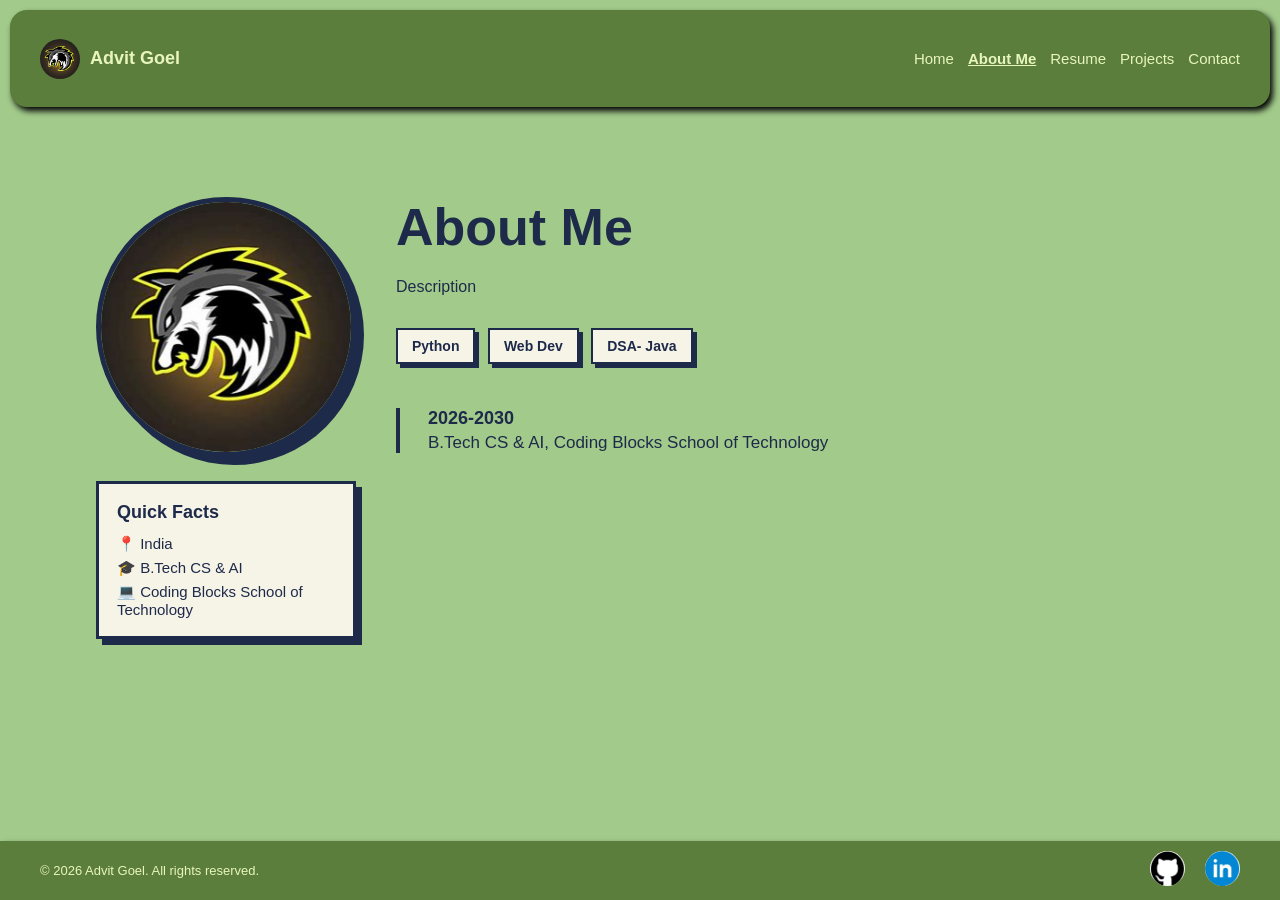
==== about.html @ b535292e "portfolio" ====
<!DOCTYPE html>
<html lang="en">
<head>
    <meta charset="UTF-8">
    <meta name="viewport" content="width=device-width, initial-scale=1.0">
    <title>Advit Goel</title>
    <link rel="stylesheet" href="./style.css">
</head>
<body>

    <header>
        <a href="index.html" id="nametag">
            <img src="avatar.png" alt="Profile Picture" id="avatarimg">
            <h3 id="name">Advit Goel</h3>
        </a>
        <div class="navlinks">
            <a href="index.html" class="headericons">Home</a>
            <a href="about.html" class="headericons"><b><u>About Me</u></b></a>
            <a href="resume.html" class="headericons">Resume</a>
            <a href="projects.html" class="headericons">Projects</a>
            <a href="contact.html" class="headericons">Contact</a>
        </div>
    </header>

    <main id="aboutboxx">
        <div id="imageboxx">
            <img src="./avatar.png" alt="Advit Goel" id="aboutimg">
            <div id="factsbox">
                <div style="font-weight:700; margin-bottom:12px; font-size:18px;">Quick Facts</div>
                <div class="facts">📍 India</div>
                <div class="facts">🎓 B.Tech CS &amp; AI</div>
                <div class="facts">💻 Coding Blocks School of Technology</div>
            </div>
        </div>

        <div class="contentdiv">
            <h1 class="headingabout">About Me</h1>
            <p class="description">Description</p>

            <div style="margin-bottom:40px;">
                <span class="skillsbox">Python</span>
                <span class="skillsbox">Web Dev</span>
                <span class="skillsbox">DSA- Java</span>
            </div>

            <div style="border-left:4px solid #1E2A4A; padding-left:28px;">
                <div style="margin-bottom:24px;">
                    <div style="font-weight:700; color:#1E2A4A; font-size:18px;">2026-2030</div>
                    <div style="font-size:17px; color:#1E2A4A; margin-top:4px;">B.Tech CS &amp; AI, Coding Blocks School of Technology</div>
                </div>
            </div>
        </div>
    </main>

    <footer class="footer">
        <span class="copyright">© 2026 Advit Goel. All rights reserved.</span>
        <div class="socials">
            <a href="https://github.com/coolgoel123">
                <img src="./github.png" alt="GitHub" width="35" height="35" style="border-radius:50%;">
            </a>
            <a href="https://linkedin.com/in/advit-goel">
                <img src="./lnkd.png" alt="LinkedIn" width="35" height="35" style="border-radius:50%;">
            </a>
        </div>
    </footer>

</body>
</html>
---- style.css ----
/* COLOR PALETTE */
/* #3F5A2C forest | #A3CC8A sage | #1E2A4A navy text | #F6F3E7 cream | #C9A24B gold */


@layer bootstrap, custom;

@layer bootstrap {
  @import url("https://cdn.jsdelivr.net/npm/bootstrap@5.3.3/dist/css/bootstrap.min.css");
}

@layer custom {
  * {
    box-sizing: border-box;
  }

  html,
  body {
    height: 100%;
    margin: 0;
  }

  body {
    background-color: #A2CB8B;
    font-family: Arial, Helvetica, sans-serif;
    display: flex;
    flex-direction: column;
    min-height: 100vh;
  }

  /* HEADER */
  header {
    background-color: #5B7E3C;
    color: #E8F5BD;
    border-radius: 17px;
    box-shadow: 3px 4px 6px black;
    display: flex;
    flex-wrap: wrap;
    align-items: center;
    justify-content: space-between;
    padding: 15px 20px;
    gap: 12px;
    margin: 10px;
  }

  #nametag {
    display: flex;
    align-items: center;
    text-decoration: none;
  }

  #avatarimg {
    width: 40px;
    height: 40px;
    border-radius: 50%;
    object-fit: cover;
    flex-shrink: 0;
  }

  #name {
    margin-left: 10px;
    font-size: 16px;
    color: #E8F5BD;
  }

  .navlinks {
    display: flex;
    flex-wrap: wrap;
    gap: 14px;
  }

  .headericons {
    color: #E8F5BD;
    text-decoration: none;
    font-size: 15px;
  }

  main {
    flex: 1 0 auto;
  }

  /* INDEX.HTML */
  #maincontent {
    position: relative;
    overflow: hidden;
    padding: 40px 20px;
  }

  #maincontent svg {
    display: none;
  }

  #headname {
    color: #1E2A4A;
    font-size: 48px;
    margin: 20px 0 0;
    line-height: 1.1;
  }

  #description {
    color: black;
    font-size: 16px;
    padding-top: 15px;
    font-weight: normal;
  }

  #checkout {
    display: inline-block;
    background: #F6F3E7;
    color: #1E2A4A;
    font-weight: 700;
    padding: 12px 18px;
    border: 3px solid #1E2A4A;
    box-shadow: 6px 6px 0 #1E2A4A;
    font-size: 15px;
    margin-top: 20px;
    cursor: pointer;
    border-radius: 2px;
  }

  #checkout:hover {
    box-shadow: 1px 1px 0 #1E2A4A;
    margin-left: 6px;
    margin-top: 25px;
  }

  /* ABOUT */
  #aboutboxx {
    padding: 40px 20px;
    display: flex;
    flex-direction: column;
    gap: 40px;
  }

  #imageboxx {
    text-align: center;
  }

  #aboutimg {
    width: 180px;
    height: 180px;
    border-radius: 50%;
    object-fit: cover;
    border: 5px solid #1E2A4A;
    box-shadow: 8px 8px 0 #1E2A4A;
    display: block;
    margin: 0 auto;
    background: #F6F3E7;
  }

  #factsbox {
    margin-top: 24px;
    background: #F6F3E7;
    border: 3px solid #1E2A4A;
    box-shadow: 6px 6px 0 #1E2A4A;
    padding: 18px;
    text-align: left;
    font-size: 15px;
    color: #1E2A4A;
  }

  .facts {
    margin-top: 6px;
  }

  .contentdiv {
    width: 100%;
  }

  .headingabout {
    margin: 0 0 16px;
    font-size: 36px;
    font-weight: 800;
    color: #1E2A4A;
  }

  .description {
    font-size: 16px;
    line-height: 1.7;
    color: #1E2A4A;
    margin: 0 0 24px;
  }

  .skillsbox {
    display: inline-block;
    background: #F6F3E7;
    color: #1E2A4A;
    border: 2px solid #1E2A4A;
    box-shadow: 4px 4px 0 #1E2A4A;
    padding: 8px 14px;
    font-weight: 600;
    font-size: 14px;
    margin: 4px 8px 4px 0;
  }

  /* CONTACT.HTML */
  .circlediv {
    padding: 40px 20px;
    text-align: center;
  }

  .contact-illustration {
    display: block;
    width: 200px;
    height: 200px;
    margin: 0 auto 24px;
  }

  #getintouch {
    margin: 0 0 24px;
    font-size: 32px;
    color: #1E2A4A;
  }

  #contact {
    display: flex;
    justify-content: center;
  }

  #contact form {
    width: 100%;
    max-width: 400px;
  }

  .inputname {
    background-color: #E8F5BD;
    box-shadow: 5px 5px 0 #1E2A4A;
    border: 3px solid #1E2A4A;
    height: 40px;
    width: 100%;
    color: black;
    border-radius: 10px;
    margin-top: 20px;
    padding: 0 10px;
    font-family: inherit;
    font-size: 14px;
    display: block;
  }

  textarea.inputname {
    height: 150px;
    padding: 10px;
    resize: vertical;
  }

  #submit {
    display: inline-block;
    background: #C9A24B;
    color: #1E2A4A;
    font-weight: 700;
    padding: 12px 18px;
    border: 3px solid #1E2A4A;
    box-shadow: 6px 6px 0 #1E2A4A;
    font-size: 15px;
    margin-top: 20px;
    cursor: pointer;
    border-radius: 10px;
  }

  #submit:hover {
    box-shadow: 1px 1px 0 #1E2A4A;
    margin-left: 6px;
    margin-top: 25px;
  }

  /* FOOTER */
  .footer {
    flex-shrink: 0;
    background-color: #5B7E3C;
    color: #E8F5BD;
    padding: 20px;
    display: flex;
    flex-direction: column;
    align-items: center;
    gap: 12px;
    box-shadow: 3px 4px 6px black;
  }

  .copyright {
    font-size: 13px;
    text-align: center;
  }

  .socials {
    display: flex;
    gap: 20px;
    align-items: center;
    justify-content: center;
  }

  /* RESPONSIVENESS */

  @media (min-width: 768px) {
    header {
      padding: 20px 30px;
    }

    #name {
      font-size: 18px;
    }

    #maincontent {
      padding: 60px 96px;
    }

    #headname {
      font-size: 96px;
      margin-top: 40px;
    }

    #description {
      font-size: 18px;
    }

    #aboutboxx {
      flex-direction: row;
      align-items: flex-start;
      padding: 80px 96px;
    }

    #imageboxx {
      flex: 0 0 260px;
    }

    #aboutimg {
      width: 260px;
      height: 260px;
    }

    .contentdiv {
      flex: 1;
      max-width: 640px;
    }

    .headingabout {
      font-size: 52px;
    }

    .footer {
      flex-direction: row;
      justify-content: space-between;
      padding: 10px 40px;
    }
  }

  /* MORE RESPONSIVENESS*/
  @media (min-width: 1024px) {
    #maincontent svg {
      display: block;
    }

    .circlediv {
      display: flex;
      align-items: center;
      justify-content: center;
      gap: 60px;
      max-width: 1100px;
      margin: 96px auto 0;
      padding: 60px 40px;
      text-align: left;
    }

    .contact-illustration {
      order: 2;
      margin: 0;
      width: 480px;
      height: 480px;
      flex-shrink: 0;
    }

    .contact-text {
      order: 1;
    }

    #contact {
      justify-content: flex-start;
    }

    .inputname {
      width: 400px;
    }
  }
}
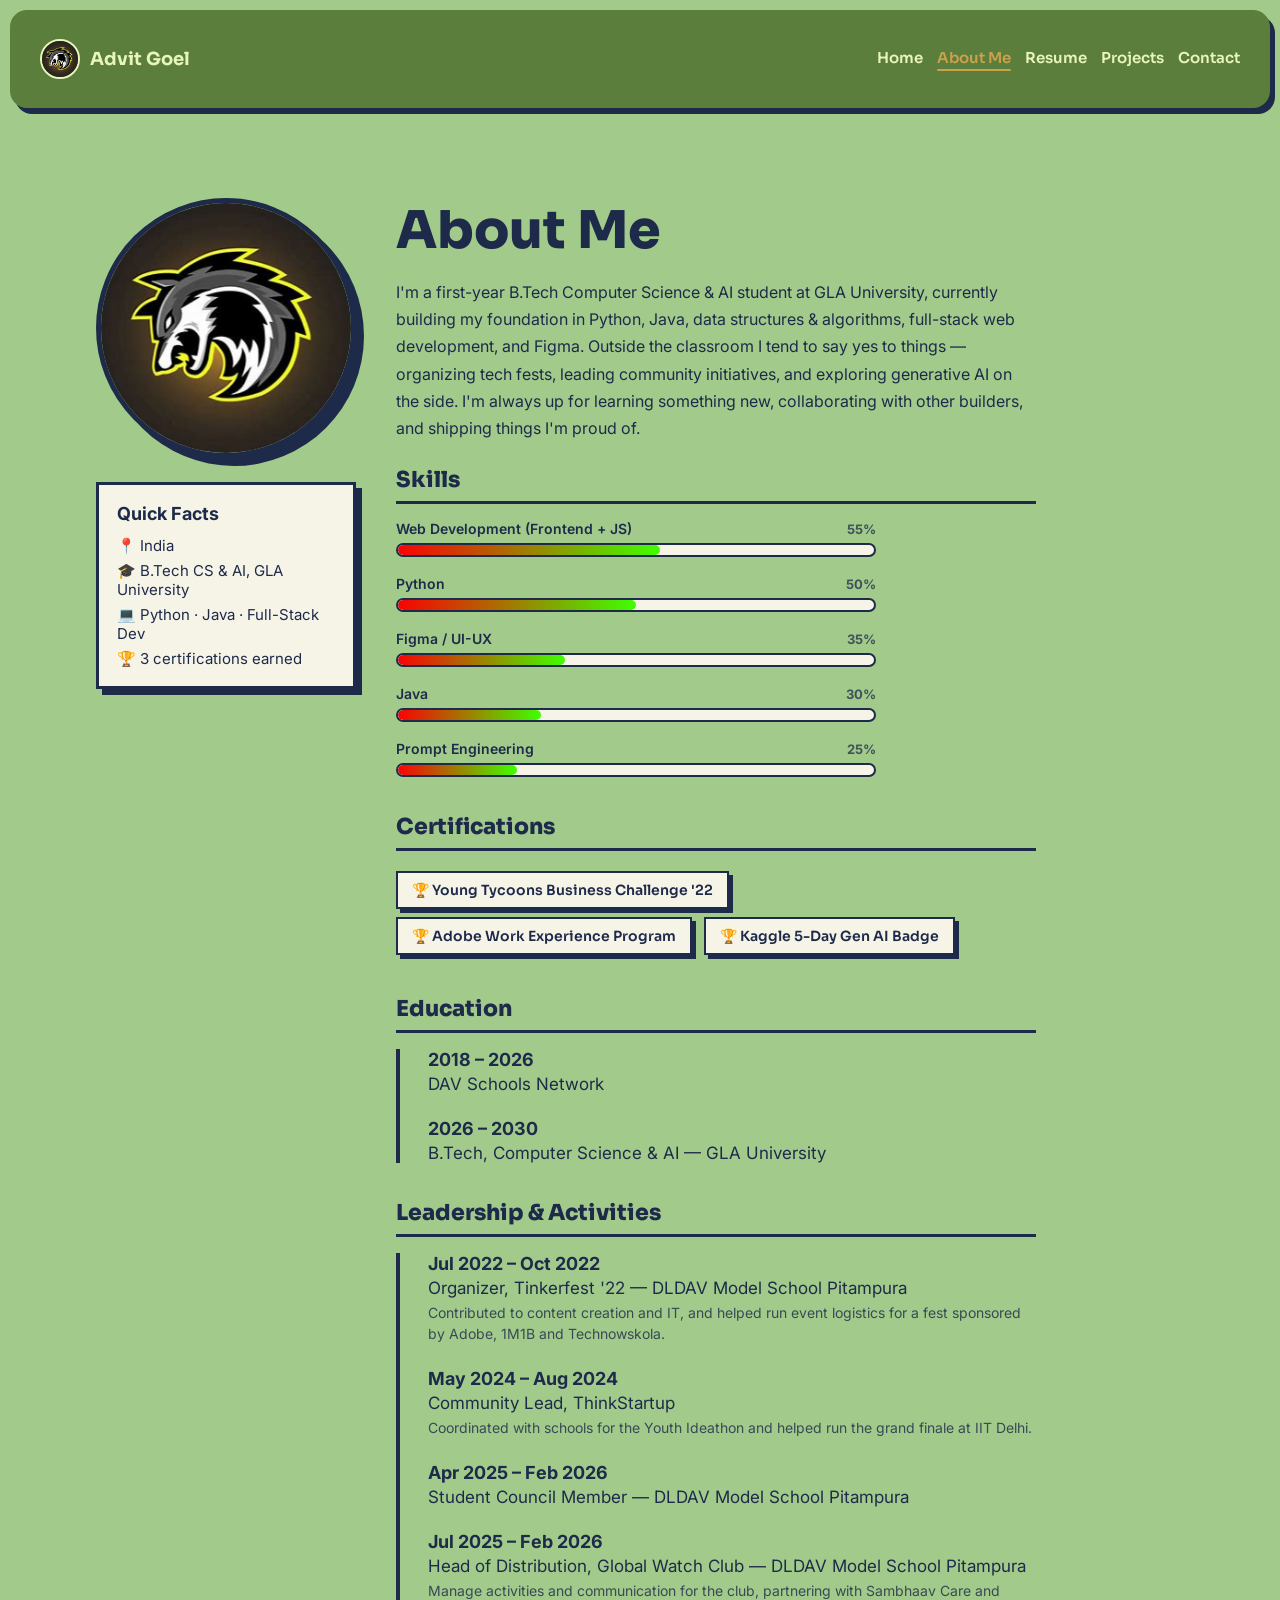
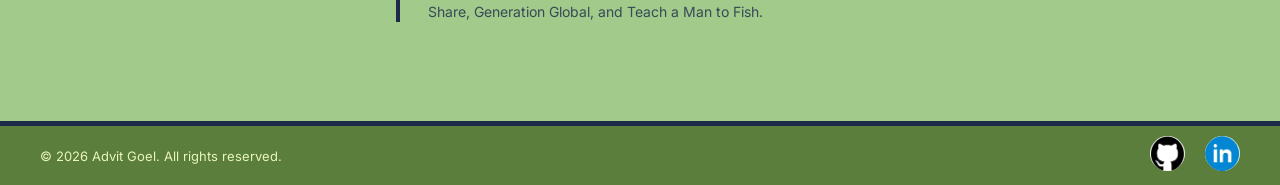
==== commit 0a4edcc0: "added js and fixed fixed frontend" ====
--- a/about.html
+++ b/about.html
@@ -4,6 +4,9 @@
     <meta charset="UTF-8">
     <meta name="viewport" content="width=device-width, initial-scale=1.0">
     <title>Advit Goel</title>
+    <link rel="preconnect" href="https://fonts.googleapis.com">
+    <link rel="preconnect" href="https://fonts.gstatic.com" crossorigin>
+    <link href="https://fonts.googleapis.com/css2?family=Sora:wght@400;600;700;800&family=Inter:wght@400;500;600&display=swap" rel="stylesheet">
     <link rel="stylesheet" href="./style.css">
 </head>
 <body>
@@ -13,9 +16,14 @@
             <img src="avatar.png" alt="Profile Picture" id="avatarimg">
             <h3 id="name">Advit Goel</h3>
         </a>
+        <button class="hamburger" id="hamburger" aria-label="Toggle navigation menu" aria-expanded="false">
+            <span></span>
+            <span></span>
+            <span></span>
+        </button>
         <div class="navlinks">
             <a href="index.html" class="headericons">Home</a>
-            <a href="about.html" class="headericons"><b><u>About Me</u></b></a>
+            <a href="about.html" class="headericons active">About Me</a>
             <a href="resume.html" class="headericons">Resume</a>
             <a href="projects.html" class="headericons">Projects</a>
             <a href="contact.html" class="headericons">Contact</a>
@@ -28,25 +36,116 @@
             <div id="factsbox">
                 <div style="font-weight:700; margin-bottom:12px; font-size:18px;">Quick Facts</div>
                 <div class="facts">📍 India</div>
-                <div class="facts">🎓 B.Tech CS &amp; AI</div>
-                <div class="facts">💻 Coding Blocks School of Technology</div>
+                <div class="facts">🎓 B.Tech CS &amp; AI, GLA University</div>
+                <div class="facts">💻 Python · Java · Full-Stack Dev</div>
+                <div class="facts">🏆 3 certifications earned</div>
             </div>
         </div>
 
         <div class="contentdiv">
             <h1 class="headingabout">About Me</h1>
-            <p class="description">Description</p>
+            <p class="description">I'm a first-year B.Tech Computer Science &amp; AI student at GLA University, currently building my foundation in Python, Java, data structures &amp; algorithms, full-stack web development, and Figma. Outside the classroom I tend to say yes to things — organizing tech fests, leading community initiatives, and exploring generative AI on the side. I'm always up for learning something new, collaborating with other builders, and shipping things I'm proud of.</p>
 
-            <div style="margin-bottom:40px;">
-                <span class="skillsbox">Python</span>
-                <span class="skillsbox">Web Dev</span>
-                <span class="skillsbox">DSA- Java</span>
+            <div class="content-section">
+                <h2 class="section-heading">Skills</h2>
+                <div class="skills-list">
+                    <div class="skill-bar">
+                        <div class="skill-bar-head">
+                            <span class="skill-name">Web Development (Frontend + JS)</span>
+                            <span class="skill-percent">55%</span>
+                        </div>
+                        <div class="skill-track" role="progressbar" aria-valuenow="55" aria-valuemin="0" aria-valuemax="100" aria-label="Web Development proficiency">
+                            <div class="skill-fill" style="--fill: 55%;"></div> <!-- EDIT THIS NUMBER TO CHANGE PROGRESS BAR -->
+                        </div>
+                    </div>
+
+                    <div class="skill-bar">
+                        <div class="skill-bar-head">
+                            <span class="skill-name">Python</span>
+                            <span class="skill-percent">50%</span>
+                        </div>
+                        <div class="skill-track" role="progressbar" aria-valuenow="50" aria-valuemin="0" aria-valuemax="100" aria-label="Python proficiency">
+                            <div class="skill-fill" style="--fill: 50%;"></div> <!-- EDIT THIS NUMBER TO CHANGE PROGRESS BAR -->
+                        </div>
+                    </div>
+
+                    <div class="skill-bar">
+                        <div class="skill-bar-head">
+                            <span class="skill-name">Figma / UI-UX</span>
+                            <span class="skill-percent">35%</span>
+                        </div>
+                        <div class="skill-track" role="progressbar" aria-valuenow="35" aria-valuemin="0" aria-valuemax="100" aria-label="Figma proficiency">
+                            <div class="skill-fill" style="--fill: 35%;"></div> <!-- EDIT THIS NUMBER TO CHANGE PROGRESS BAR -->
+                        </div>
+                    </div>
+
+                    <div class="skill-bar">
+                        <div class="skill-bar-head">
+                            <span class="skill-name">Java</span>
+                            <span class="skill-percent">30%</span>
+                        </div>
+                        <div class="skill-track" role="progressbar" aria-valuenow="30" aria-valuemin="0" aria-valuemax="100" aria-label="Java proficiency">
+                            <div class="skill-fill" style="--fill: 30%;"></div> <!-- EDIT THIS NUMBER TO CHANGE PROGRESS BAR -->
+                        </div>
+                    </div>
+
+                    <div class="skill-bar">
+                        <div class="skill-bar-head">
+                            <span class="skill-name">Prompt Engineering</span>
+                            <span class="skill-percent">25%</span>
+                        </div>
+                        <div class="skill-track" role="progressbar" aria-valuenow="25" aria-valuemin="0" aria-valuemax="100" aria-label="Prompt Engineering proficiency">
+                            <div class="skill-fill" style="--fill: 25%;"></div> <!-- EDIT THIS NUMBER TO CHANGE PROGRESS BAR -->
+                        </div>
+                    </div>
+                </div>
             </div>
 
-            <div style="border-left:4px solid #1E2A4A; padding-left:28px;">
-                <div style="margin-bottom:24px;">
-                    <div style="font-weight:700; color:#1E2A4A; font-size:18px;">2026-2030</div>
-                    <div style="font-size:17px; color:#1E2A4A; margin-top:4px;">B.Tech CS &amp; AI, Coding Blocks School of Technology</div>
+            <div class="content-section">
+                <h2 class="section-heading">Certifications</h2>
+                <div>
+                    <span class="skillsbox">🏆 Young Tycoons Business Challenge '22</span>
+                    <span class="skillsbox">🏆 Adobe Work Experience Program</span>
+                    <span class="skillsbox">🏆 Kaggle 5-Day Gen AI Badge</span>
+                </div>
+            </div>
+
+            <div class="content-section">
+                <h2 class="section-heading">Education</h2>
+                <div class="timeline">
+                    <div class="timeline-item">
+                        <div class="timeline-year">2018 – 2026</div>
+                        <div class="timeline-text">DAV Schools Network</div>
+                    </div>
+                    <div class="timeline-item">
+                        <div class="timeline-year">2026 – 2030</div>
+                        <div class="timeline-text">B.Tech, Computer Science &amp; AI — GLA University</div>
+                    </div>
+                </div>
+            </div>
+
+            <div class="content-section">
+                <h2 class="section-heading">Leadership &amp; Activities</h2>
+                <div class="timeline">
+                    <div class="timeline-item">
+                        <div class="timeline-year">Jul 2022 – Oct 2022</div>
+                        <div class="timeline-text">Organizer, Tinkerfest '22 — DLDAV Model School Pitampura</div>
+                        <div class="timeline-desc">Contributed to content creation and IT, and helped run event logistics for a fest sponsored by Adobe, 1M1B and Technowskola.</div>
+                    </div>
+                    <div class="timeline-item">
+                        <div class="timeline-year">May 2024 – Aug 2024</div>
+                        <div class="timeline-text">Community Lead, ThinkStartup</div>
+                        <div class="timeline-desc">Coordinated with schools for the Youth Ideathon and helped run the grand finale at IIT Delhi.</div>
+                    </div>
+                    <div class="timeline-item">
+                        <div class="timeline-year">Apr 2025 – Feb 2026</div>
+                        <div class="timeline-text">Student Council Member — DLDAV Model School Pitampura</div>
+                    </div>
+                    <div class="timeline-item">
+                        <div class="timeline-year">Jul 2025 – Feb 2026</div>
+                        <div class="timeline-text">Head of Distribution, Global Watch Club — DLDAV Model School Pitampura</div>
+                        <div class="timeline-desc">Manage activities and communication for the club, partnering with Sambhaav Care and Share, Generation Global, and Teach a Man to Fish.</div>
+                    </div>
                 </div>
             </div>
         </div>
@@ -55,7 +154,7 @@
     <footer class="footer">
         <span class="copyright">© 2026 Advit Goel. All rights reserved.</span>
         <div class="socials">
-            <a href="https://github.com/coolgoel123">
+            <a href="https://github.com/coolgoel1">
                 <img src="./github.png" alt="GitHub" width="35" height="35" style="border-radius:50%;">
             </a>
             <a href="https://linkedin.com/in/advit-goel">
@@ -64,5 +163,6 @@
         </div>
     </footer>
 
+    <script src="./script.js"></script>
 </body>
 </html>
--- a/style.css
+++ b/style.css
@@ -21,10 +21,23 @@
 
   body {
     background-color: #A2CB8B;
-    font-family: Arial, Helvetica, sans-serif;
+    font-family: 'Inter', Arial, Helvetica, sans-serif;
     display: flex;
     flex-direction: column;
     min-height: 100vh;
+  }
+
+  h1, h2, h3, #checkout, #submit, .headericons, .skillsbox {
+    font-family: 'Sora', 'Inter', Arial, Helvetica, sans-serif;
+  }
+
+  a:focus-visible,
+  button:focus-visible,
+  input:focus-visible,
+  textarea:focus-visible {
+    outline: 3px solid #C9A24B;
+    outline-offset: 3px;
+    border-radius: 2px;
   }
 
   /* HEADER */
@@ -32,7 +45,7 @@
     background-color: #5B7E3C;
     color: #E8F5BD;
     border-radius: 17px;
-    box-shadow: 3px 4px 6px black;
+    box-shadow: 5px 6px 0 #1E2A4A;
     display: flex;
     flex-wrap: wrap;
     align-items: center;
@@ -40,12 +53,22 @@
     padding: 15px 20px;
     gap: 12px;
     margin: 10px;
+    transition: box-shadow 0.25s ease;
+  }
+
+  header.scrolled {
+    box-shadow: 6px 8px 0 #1E2A4A;
   }
 
   #nametag {
     display: flex;
     align-items: center;
     text-decoration: none;
+    transition: opacity 0.2s ease;
+  }
+
+  #nametag:hover {
+    opacity: 0.8;
   }
 
   #avatarimg {
@@ -54,24 +77,94 @@
     border-radius: 50%;
     object-fit: cover;
     flex-shrink: 0;
+    border: 2px solid #E8F5BD;
   }
 
   #name {
     margin-left: 10px;
     font-size: 16px;
     color: #E8F5BD;
+    font-weight: 700;
   }
 
   .navlinks {
     display: flex;
     flex-wrap: wrap;
     gap: 14px;
+    align-items: center;
+    transition: max-height 0.4s ease, opacity 0.3s ease, margin-top 0.4s ease;
   }
 
   .headericons {
+    position: relative;
     color: #E8F5BD;
     text-decoration: none;
     font-size: 15px;
+    font-weight: 600;
+    padding-bottom: 4px;
+    transition: color 0.2s ease;
+  }
+
+  .headericons::after {
+    content: '';
+    position: absolute;
+    left: 0;
+    bottom: 0;
+    width: 100%;
+    height: 2px;
+    background: #C9A24B;
+    border-radius: 2px;
+    transform: scaleX(0);
+    transform-origin: left;
+    transition: transform 0.25s ease;
+  }
+
+  .headericons:hover {
+    color: #F6F3E7;
+  }
+
+  .headericons:hover::after,
+  .headericons.active::after {
+    transform: scaleX(1);
+  }
+
+  .headericons.active {
+    color: #C9A24B;
+  }
+
+  .hamburger {
+    display: none;
+    flex-direction: column;
+    justify-content: center;
+    align-items: center;
+    gap: 6px;
+    width: 32px;
+    height: 32px;
+    padding: 0;
+    background: none;
+    border: none;
+    cursor: pointer;
+  }
+
+  .hamburger span {
+    display: block;
+    width: 26px;
+    height: 3px;
+    border-radius: 2px;
+    background-color: #E8F5BD;
+    transition: transform 0.35s ease, opacity 0.25s ease;
+  }
+
+  .hamburger.active span:nth-child(1) {
+    transform: translateY(9px) rotate(45deg);
+  }
+
+  .hamburger.active span:nth-child(2) {
+    opacity: 0;
+  }
+
+  .hamburger.active span:nth-child(3) {
+    transform: translateY(-9px) rotate(-45deg);
   }
 
   main {
@@ -89,9 +182,26 @@
     display: none;
   }
 
+  .floaty {
+    transform-box: fill-box;
+    transform-origin: center;
+    animation: float 8s ease-in-out infinite;
+  }
+
+  .floaty:nth-of-type(2) {
+    animation-duration: 10s;
+    animation-delay: -4s;
+  }
+
+  @keyframes float {
+    0%, 100% { transform: translateY(0); }
+    50% { transform: translateY(-22px); }
+  }
+
   #headname {
     color: #1E2A4A;
     font-size: 48px;
+    font-weight: 800;
     margin: 20px 0 0;
     line-height: 1.1;
   }
@@ -101,6 +211,7 @@
     font-size: 16px;
     padding-top: 15px;
     font-weight: normal;
+    max-width: 46ch;
   }
 
   #checkout {
@@ -115,6 +226,7 @@
     margin-top: 20px;
     cursor: pointer;
     border-radius: 2px;
+    transition: box-shadow 0.15s ease, margin 0.15s ease;
   }
 
   #checkout:hover {
@@ -178,6 +290,7 @@
     line-height: 1.7;
     color: #1E2A4A;
     margin: 0 0 24px;
+    max-width: 65ch;
   }
 
   .skillsbox {
@@ -190,6 +303,227 @@
     font-weight: 600;
     font-size: 14px;
     margin: 4px 8px 4px 0;
+    transition: transform 0.15s ease;
+  }
+
+  .skillsbox:hover {
+    transform: translate(-2px, -2px);
+  }
+
+  .skills-note {
+    font-size: 13px;
+    color: #1E2A4A;
+    opacity: 0.7;
+    margin: -8px 0 18px;
+  }
+
+  .skills-list {
+    display: flex;
+    flex-direction: column;
+    gap: 18px;
+    max-width: 480px;
+  }
+
+  .skill-bar-head {
+    display: flex;
+    justify-content: space-between;
+    align-items: baseline;
+    margin-bottom: 6px;
+    gap: 12px;
+  }
+
+  .skill-name {
+    font-weight: 600;
+    color: #1E2A4A;
+    font-size: 14px;
+  }
+
+  .skill-percent {
+    font-weight: 700;
+    color: #1E2A4A;
+    font-size: 13px;
+    opacity: 0.75;
+    flex-shrink: 0;
+  }
+
+  .skill-track {
+    background: #F6F3E7;
+    border: 2px solid #1E2A4A;
+    border-radius: 20px;
+    height: 14px;
+    overflow: hidden;
+  }
+
+  .skill-fill {
+    height: 100%;
+    border-radius: 20px;
+    background: linear-gradient(90deg, #f90303, #40ff00);
+    width: var(--fill, 0%);
+    animation: fillBar 1.1s ease forwards;
+  }
+
+  @keyframes fillBar {
+    from { width: 0%; }
+    to { width: var(--fill); }
+  }
+
+  .timeline {
+    border-left: 4px solid #1E2A4A;
+    padding-left: 28px;
+  }
+
+  .timeline-item {
+    margin-bottom: 24px;
+  }
+
+  .timeline-year {
+    font-weight: 700;
+    color: #1E2A4A;
+    font-size: 18px;
+  }
+
+  .timeline-text {
+    font-size: 17px;
+    color: #1E2A4A;
+    margin-top: 4px;
+  }
+
+  .timeline-desc {
+    font-size: 14px;
+    color: #1E2A4A;
+    opacity: 0.8;
+    margin-top: 4px;
+    line-height: 1.5;
+  }
+
+  /* Reusable section wrapper + heading, used on the About and Resume pages */
+  .content-section {
+    margin-bottom: 36px;
+  }
+
+  .content-section:last-child {
+    margin-bottom: 0;
+  }
+
+  .section-heading {
+    font-size: 22px;
+    font-weight: 800;
+    color: #1E2A4A;
+    margin: 0 0 16px;
+    padding-bottom: 8px;
+    border-bottom: 3px solid #1E2A4A;
+  }
+
+  .resume-card {
+    background: #F6F3E7;
+    border: 3px solid #1E2A4A;
+    box-shadow: 6px 6px 0 #1E2A4A;
+    padding: 18px 20px;
+    margin-bottom: 16px;
+    color: #1E2A4A;
+  }
+
+  .resume-card:last-child {
+    margin-bottom: 0;
+  }
+
+  .resume-card-title {
+    font-weight: 700;
+    font-size: 17px;
+  }
+
+  .resume-card-sub {
+    font-size: 14px;
+    opacity: 0.8;
+    margin-top: 2px;
+  }
+
+  .resume-card-body {
+    font-size: 15px;
+    line-height: 1.6;
+    margin-top: 10px;
+  }
+
+  /* PROJECTS */
+  .filter-bar {
+    display: flex;
+    flex-wrap: wrap;
+    gap: 10px;
+    margin-bottom: 28px;
+  }
+
+  .filter-btn {
+    background: #F6F3E7;
+    color: #1E2A4A;
+    border: 2px solid #1E2A4A;
+    border-radius: 20px;
+    padding: 8px 16px;
+    font-family: 'Sora', 'Inter', Arial, Helvetica, sans-serif;
+    font-size: 13px;
+    font-weight: 600;
+    cursor: pointer;
+    transition: background-color 0.2s ease, color 0.2s ease, transform 0.15s ease;
+  }
+
+  .filter-btn:hover {
+    transform: translateY(-2px);
+  }
+
+  .filter-btn.active {
+    background: #1E2A4A;
+    color: #F6F3E7;
+    border-color: #1E2A4A;
+  }
+
+  .projects-grid {
+    display: grid;
+    grid-template-columns: 1fr;
+    gap: 24px;
+  }
+
+  .project-card {
+    background: #F6F3E7;
+    border: 3px solid #1E2A4A;
+    box-shadow: 6px 6px 0 #1E2A4A;
+    padding: 22px;
+    color: #1E2A4A;
+    transition: transform 0.2s ease, box-shadow 0.2s ease;
+  }
+
+  .project-card:hover {
+    transform: translate(-3px, -3px);
+    box-shadow: 9px 9px 0 #1E2A4A;
+  }
+
+  .project-card-title {
+    font-weight: 800;
+    font-size: 19px;
+    margin: 0 0 8px;
+  }
+
+  .project-card-body {
+    font-size: 15px;
+    line-height: 1.6;
+    margin: 0 0 14px;
+  }
+
+  .project-tag {
+    display: inline-block;
+    background: #A2CB8B;
+    color: #1E2A4A;
+    border: 2px solid #1E2A4A;
+    font-size: 12px;
+    font-weight: 600;
+    padding: 4px 10px;
+    border-radius: 20px;
+    margin: 0 6px 6px 0;
+  }
+
+  .page-heading {
+    font-size: 36px;
+    font-weight: 800;
+    color: #1E2A4A;
+    margin: 0 0 32px;
   }
 
   /* CONTACT.HTML */
@@ -208,6 +542,7 @@
   #getintouch {
     margin: 0 0 24px;
     font-size: 32px;
+    font-weight: 800;
     color: #1E2A4A;
   }
 
@@ -234,6 +569,12 @@
     font-family: inherit;
     font-size: 14px;
     display: block;
+    transition: box-shadow 0.15s ease, transform 0.15s ease;
+  }
+
+  .inputname:focus {
+    box-shadow: 2px 2px 0 #1E2A4A;
+    transform: translate(2px, 2px);
   }
 
   textarea.inputname {
@@ -254,6 +595,7 @@
     margin-top: 20px;
     cursor: pointer;
     border-radius: 10px;
+    transition: box-shadow 0.15s ease, margin 0.15s ease;
   }
 
   #submit:hover {
@@ -272,7 +614,7 @@
     flex-direction: column;
     align-items: center;
     gap: 12px;
-    box-shadow: 3px 4px 6px black;
+    box-shadow: 0 -5px 0 #1E2A4A;
   }
 
   .copyright {
@@ -287,7 +629,47 @@
     justify-content: center;
   }
 
-  /* RESPONSIVENESS */
+  .socials img {
+    transition: transform 0.2s ease;
+  }
+
+  .socials a:hover img {
+    transform: translateY(-3px);
+  }
+
+  @media (max-width: 767px) {
+    .hamburger {
+      display: flex;
+    }
+
+    .navlinks {
+      flex-basis: 100%;
+      width: 100%;
+      flex-direction: column;
+      align-items: flex-start;
+      gap: 0;
+      max-height: 0;
+      opacity: 0;
+      overflow: hidden;
+      margin-top: 0;
+    }
+
+    .navlinks.open {
+      max-height: 400px;
+      opacity: 1;
+      margin-top: 14px;
+    }
+
+    .navlinks a {
+      width: 100%;
+      padding: 12px 4px;
+      border-top: 1px solid rgba(232, 245, 189, 0.25);
+    }
+
+    .navlinks a::after {
+      display: none;
+    }
+  }
 
   @media (min-width: 768px) {
     header {
@@ -333,6 +715,10 @@
 
     .headingabout {
       font-size: 52px;
+    }
+
+    .projects-grid {
+      grid-template-columns: repeat(2, 1fr);
     }
 
     .footer {
@@ -378,5 +764,21 @@
     .inputname {
       width: 400px;
     }
+
+    .projects-grid {
+      grid-template-columns: repeat(3, 1fr);
+    }
+  }
+
+  /* Respect people who've asked their OS for less motion */
+  @media (prefers-reduced-motion: reduce) {
+    *,
+    *::before,
+    *::after {
+      animation-duration: 0.01ms !important;
+      animation-iteration-count: 1 !important;
+      transition-duration: 0.01ms !important;
+      scroll-behavior: auto !important;
+    }
   }
 }
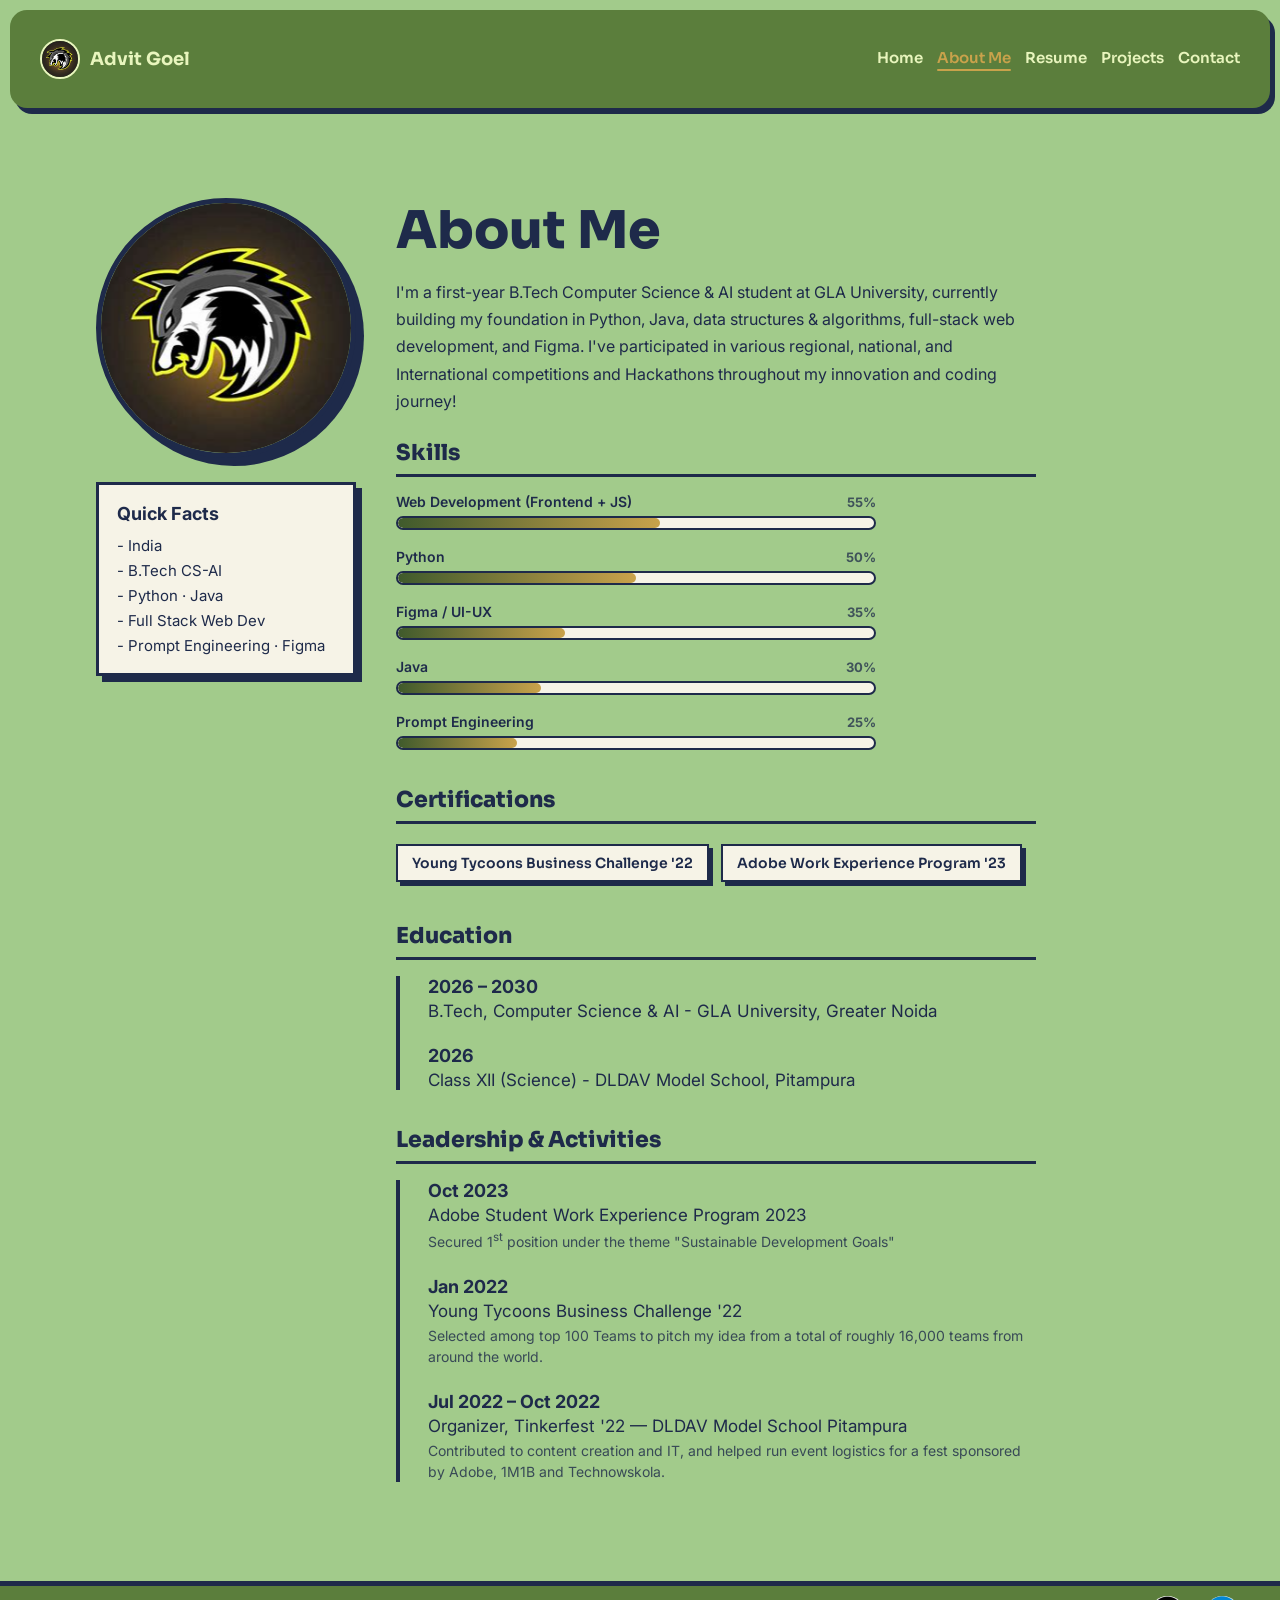
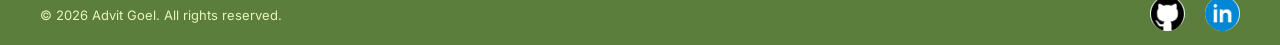
==== commit 4c7e8840: "updated resume content, added details" ====
--- a/about.html
+++ b/about.html
@@ -35,16 +35,17 @@
             <img src="./avatar.png" alt="Advit Goel" id="aboutimg">
             <div id="factsbox">
                 <div style="font-weight:700; margin-bottom:12px; font-size:18px;">Quick Facts</div>
-                <div class="facts">📍 India</div>
-                <div class="facts">🎓 B.Tech CS &amp; AI, GLA University</div>
-                <div class="facts">💻 Python · Java · Full-Stack Dev</div>
-                <div class="facts">🏆 3 certifications earned</div>
+                <div class="facts">- India</div>
+                <div class="facts">- B.Tech CS-AI</div>
+                <div class="facts">- Python · Java</div>
+                <div class="facts">- Full Stack Web Dev</div>
+                <div class="facts">- Prompt Engineering · Figma</div>
             </div>
         </div>
 
         <div class="contentdiv">
             <h1 class="headingabout">About Me</h1>
-            <p class="description">I'm a first-year B.Tech Computer Science &amp; AI student at GLA University, currently building my foundation in Python, Java, data structures &amp; algorithms, full-stack web development, and Figma. Outside the classroom I tend to say yes to things — organizing tech fests, leading community initiatives, and exploring generative AI on the side. I'm always up for learning something new, collaborating with other builders, and shipping things I'm proud of.</p>
+            <p class="description">I'm a first-year B.Tech Computer Science &amp; AI student at GLA University, currently building my foundation in Python, Java, data structures &amp; algorithms, full-stack web development, and Figma. I've participated in various regional, national, and International competitions and Hackathons throughout my innovation and coding journey!</p>
 
             <div class="content-section">
                 <h2 class="section-heading">Skills</h2>
@@ -104,9 +105,8 @@
             <div class="content-section">
                 <h2 class="section-heading">Certifications</h2>
                 <div>
-                    <span class="skillsbox">🏆 Young Tycoons Business Challenge '22</span>
-                    <span class="skillsbox">🏆 Adobe Work Experience Program</span>
-                    <span class="skillsbox">🏆 Kaggle 5-Day Gen AI Badge</span>
+                    <span class="skillsbox">Young Tycoons Business Challenge '22</span>
+                    <span class="skillsbox">Adobe Work Experience Program '23</span>
                 </div>
             </div>
 
@@ -114,12 +114,12 @@
                 <h2 class="section-heading">Education</h2>
                 <div class="timeline">
                     <div class="timeline-item">
-                        <div class="timeline-year">2018 – 2026</div>
-                        <div class="timeline-text">DAV Schools Network</div>
+                        <div class="timeline-year">2026 – 2030</div>
+                        <div class="timeline-text">B.Tech, Computer Science &amp; AI - GLA University, Greater Noida </div>
                     </div>
                     <div class="timeline-item">
-                        <div class="timeline-year">2026 – 2030</div>
-                        <div class="timeline-text">B.Tech, Computer Science &amp; AI — GLA University</div>
+                        <div class="timeline-year">2026</div>
+                        <div class="timeline-text">Class XII (Science) - DLDAV Model School, Pitampura</div>
                     </div>
                 </div>
             </div>
@@ -128,23 +128,19 @@
                 <h2 class="section-heading">Leadership &amp; Activities</h2>
                 <div class="timeline">
                     <div class="timeline-item">
+                        <div class="timeline-year">Oct 2023</div>
+                        <div class="timeline-text">Adobe Student Work Experience Program 2023</div>
+                        <div class="timeline-desc">Secured 1<sup>st</sup> position under the theme "Sustainable Development Goals"</div>
+                    </div>
+                    <div class="timeline-item">
+                        <div class="timeline-year">Jan 2022</div>
+                        <div class="timeline-text">Young Tycoons Business Challenge '22</div>
+                        <div class="timeline-desc">Selected among top 100 Teams to pitch my idea from a total of roughly 16,000 teams from around the world.</div>
+                    </div>
+                    <div class="timeline-item">
                         <div class="timeline-year">Jul 2022 – Oct 2022</div>
                         <div class="timeline-text">Organizer, Tinkerfest '22 — DLDAV Model School Pitampura</div>
                         <div class="timeline-desc">Contributed to content creation and IT, and helped run event logistics for a fest sponsored by Adobe, 1M1B and Technowskola.</div>
-                    </div>
-                    <div class="timeline-item">
-                        <div class="timeline-year">May 2024 – Aug 2024</div>
-                        <div class="timeline-text">Community Lead, ThinkStartup</div>
-                        <div class="timeline-desc">Coordinated with schools for the Youth Ideathon and helped run the grand finale at IIT Delhi.</div>
-                    </div>
-                    <div class="timeline-item">
-                        <div class="timeline-year">Apr 2025 – Feb 2026</div>
-                        <div class="timeline-text">Student Council Member — DLDAV Model School Pitampura</div>
-                    </div>
-                    <div class="timeline-item">
-                        <div class="timeline-year">Jul 2025 – Feb 2026</div>
-                        <div class="timeline-text">Head of Distribution, Global Watch Club — DLDAV Model School Pitampura</div>
-                        <div class="timeline-desc">Manage activities and communication for the club, partnering with Sambhaav Care and Share, Generation Global, and Teach a Man to Fish.</div>
                     </div>
                 </div>
             </div>
--- a/style.css
+++ b/style.css
@@ -25,6 +25,14 @@
     display: flex;
     flex-direction: column;
     min-height: 100vh;
+  }
+   html {
+    scrollbar-width: none;       /* Firefox */
+    -ms-overflow-style: none;    /* old Edge/IE */
+  }
+ 
+  html::-webkit-scrollbar {
+    display: none;               /* Chrome, Safari, newer Edge */
   }
 
   h1, h2, h3, #checkout, #submit, .headericons, .skillsbox {
@@ -53,7 +61,6 @@
     padding: 15px 20px;
     gap: 12px;
     margin: 10px;
-    transition: box-shadow 0.25s ease;
   }
 
   header.scrolled {
@@ -131,7 +138,6 @@
   .headericons.active {
     color: #C9A24B;
   }
-
   .hamburger {
     display: none;
     flex-direction: column;
@@ -181,11 +187,9 @@
   #maincontent svg {
     display: none;
   }
-
   .floaty {
     transform-box: fill-box;
     transform-origin: center;
-    animation: float 8s ease-in-out infinite;
   }
 
   .floaty:nth-of-type(2) {
@@ -235,6 +239,15 @@
     margin-top: 25px;
   }
 
+
+  .fade-up.delay-1 { animation-delay: 0.12s; }
+  .fade-up.delay-2 { animation-delay: 0.26s; }
+
+  @keyframes fadeUp {
+    from { opacity: 0; transform: translateY(16px); }
+    to { opacity: 1; transform: translateY(0); }
+  }
+
   /* ABOUT */
   #aboutboxx {
     padding: 40px 20px;
@@ -310,6 +323,7 @@
     transform: translate(-2px, -2px);
   }
 
+  /* Skill proficiency bars */
   .skills-note {
     font-size: 13px;
     color: #1E2A4A;
@@ -357,7 +371,7 @@
   .skill-fill {
     height: 100%;
     border-radius: 20px;
-    background: linear-gradient(90deg, #f90303, #40ff00);
+    background: linear-gradient(90deg, #3F5A2C, #C9A24B);
     width: var(--fill, 0%);
     animation: fillBar 1.1s ease forwards;
   }
@@ -396,7 +410,6 @@
     line-height: 1.5;
   }
 
-  /* Reusable section wrapper + heading, used on the About and Resume pages */
   .content-section {
     margin-bottom: 36px;
   }
@@ -482,6 +495,7 @@
   }
 
   .project-card {
+    position: relative;
     background: #F6F3E7;
     border: 3px solid #1E2A4A;
     box-shadow: 6px 6px 0 #1E2A4A;
@@ -493,6 +507,70 @@
   .project-card:hover {
     transform: translate(-3px, -3px);
     box-shadow: 9px 9px 0 #1E2A4A;
+  }
+
+  .folder-card {
+    cursor: pointer;
+    background: #FBF8EE;
+    box-shadow: 4px 4px 0 #1E2A4A;
+  }
+
+  .folder-card:hover {
+    box-shadow: 7px 7px 0 #1E2A4A;
+  }
+
+  .folder-badge {
+    display: inline-block;
+    font-size: 12px;
+    font-weight: 700;
+    color: #3F5A2C;
+    margin-bottom: 8px;
+  }
+
+  .card-admin-controls {
+    position: absolute;
+    top: -12px;
+    right: -12px;
+    display: flex;
+    gap: 4px;
+    background: #1E2A4A;
+    border-radius: 20px;
+    padding: 4px;
+    box-shadow: 2px 2px 0 rgba(0, 0, 0, 0.2);
+  }
+
+  .card-admin-btn {
+    width: 26px;
+    height: 26px;
+    border-radius: 50%;
+    border: none;
+    background: #F6F3E7;
+    color: #1E2A4A;
+    font-size: 12px;
+    cursor: pointer;
+    transition: transform 0.15s ease;
+  }
+
+  .card-admin-btn:hover {
+    transform: scale(1.1);
+  }
+
+  .project-media {
+    width: 100%;
+    display: block;
+    border: 2px solid #1E2A4A;
+    border-radius: 4px;
+    margin-bottom: 14px;
+    background: #A2CB8B;
+  }
+
+  img.project-media {
+    height: 180px;
+    object-fit: cover;
+  }
+
+  iframe.project-media {
+    height: 220px;
   }
 
   .project-card-title {
@@ -505,6 +583,20 @@
     font-size: 15px;
     line-height: 1.6;
     margin: 0 0 14px;
+  }
+
+  .project-link {
+    display: inline-block;
+    margin-top: 10px;
+    font-size: 13px;
+    font-weight: 700;
+    color: #1E2A4A;
+    text-decoration: none;
+    border-bottom: 2px solid #C9A24B;
+  }
+
+  .project-link:hover {
+    color: #3F5A2C;
   }
 
   .project-tag {
@@ -637,6 +729,24 @@
     transform: translateY(-3px);
   }
 
+  .hidden-admin-link {
+    color: #E8F5BD;
+    text-decoration: none;
+    font-size: 12px;
+    opacity: 0.1;
+    padding: 8px;
+    margin-left: 2px;
+    display: inline-block;
+  }
+
+  .hidden-admin-link:hover,
+  .hidden-admin-link:focus-visible {
+    opacity: 1;
+    transform: scale(1.3);
+  }
+
+  /* RESPONSIVENESS */
+
   @media (max-width: 767px) {
     .hamburger {
       display: flex;
@@ -770,7 +880,227 @@
     }
   }
 
-  /* Respect people who've asked their OS for less motion */
+  .site-dialog {
+    background: #F6F3E7;
+    color: #1E2A4A;
+    border: 3px solid #1E2A4A;
+    border-radius: 4px;
+    box-shadow: 8px 8px 0 #1E2A4A;
+    padding: 26px;
+    width: min(480px, 90vw);
+    max-height: 85vh;
+    overflow-y: auto;
+  }
+
+  .site-dialog::backdrop {
+    background: rgba(30, 42, 74, 0.55);
+  }
+
+  .dialog-title {
+    font-size: 20px;
+    font-weight: 800;
+    margin: 0 0 18px;
+  }
+
+  .admin-subtext {
+    font-size: 14px;
+    color: #1E2A4A;
+    opacity: 0.75;
+    margin: 0 0 16px;
+    line-height: 1.6;
+  }
+
+  .admin-toolbar {
+    background: #F6F3E7;
+    border: 3px solid #1E2A4A;
+    box-shadow: 6px 6px 0 #1E2A4A;
+    padding: 18px;
+    margin-bottom: 24px;
+  }
+
+  .admin-toolbar-row {
+    display: flex;
+    flex-wrap: wrap;
+    gap: 10px;
+  }
+
+  .admin-card {
+    background: #F6F3E7;
+    border: 3px solid #1E2A4A;
+    box-shadow: 6px 6px 0 #1E2A4A;
+    padding: 24px;
+    margin-bottom: 28px;
+  }
+
+  .admin-field {
+    margin-bottom: 16px;
+  }
+
+  .admin-field label {
+    display: block;
+    font-size: 13px;
+    font-weight: 700;
+    color: #1E2A4A;
+    margin-bottom: 6px;
+  }
+
+  .admin-field input,
+  .admin-field select,
+  .admin-field textarea {
+    width: 100%;
+    background: #E8F5BD;
+    border: 2px solid #1E2A4A;
+    border-radius: 6px;
+    padding: 9px 10px;
+    font-family: inherit;
+    font-size: 14px;
+    color: #1E2A4A;
+  }
+
+  .admin-field textarea {
+    resize: vertical;
+    min-height: 70px;
+  }
+
+  .admin-row {
+    display: flex;
+    gap: 10px;
+  }
+
+  .admin-row > * {
+    flex: 1;
+  }
+
+  .admin-btn {
+    display: inline-block;
+    background: #1E2A4A;
+    color: #F6F3E7;
+    font-weight: 700;
+    font-family: 'Sora', 'Inter', Arial, Helvetica, sans-serif;
+    font-size: 13px;
+    padding: 10px 16px;
+    border: 2px solid #1E2A4A;
+    border-radius: 6px;
+    cursor: pointer;
+    transition: transform 0.15s ease, background-color 0.15s ease;
+  }
+
+  .admin-btn:hover {
+    transform: translateY(-2px);
+  }
+
+  .admin-btn.secondary {
+    background: #F6F3E7;
+    color: #1E2A4A;
+  }
+
+  .admin-btn.danger {
+    background: #a23b3b;
+    border-color: #a23b3b;
+  }
+
+  .admin-btn.small {
+    padding: 5px 10px;
+    font-size: 12px;
+  }
+
+  .admin-error {
+    color: #a23b3b;
+    font-size: 13px;
+    font-weight: 600;
+    min-height: 18px;
+    margin-top: 4px;
+  }
+
+  .admin-section-title {
+    font-size: 17px;
+    font-weight: 800;
+    color: #1E2A4A;
+    margin: 0 0 14px;
+  }
+
+  .admin-list {
+    display: flex;
+    flex-direction: column;
+    gap: 10px;
+  }
+
+  .admin-list-item {
+    display: flex;
+    align-items: center;
+    gap: 10px;
+    background: #E8F5BD;
+    border: 2px solid #1E2A4A;
+    border-radius: 6px;
+    padding: 10px 12px;
+  }
+
+  .admin-list-item-info {
+    flex: 1;
+    min-width: 0;
+  }
+
+  .admin-list-item-title {
+    font-weight: 700;
+    font-size: 14px;
+    color: #1E2A4A;
+    white-space: nowrap;
+    overflow: hidden;
+    text-overflow: ellipsis;
+  }
+
+  .admin-list-item-meta {
+    font-size: 12px;
+    color: #1E2A4A;
+    opacity: 0.7;
+  }
+
+  .admin-list-item-actions {
+    display: flex;
+    gap: 6px;
+    flex-shrink: 0;
+  }
+
+  .admin-github-item {
+    display: flex;
+    flex-wrap: wrap;
+    align-items: center;
+    gap: 10px;
+    background: #fff;
+    border: 2px solid #1E2A4A;
+    border-radius: 6px;
+    padding: 10px 12px;
+    margin-bottom: 10px;
+  }
+
+  .admin-github-item-info {
+    flex: 1 1 220px;
+    min-width: 0;
+  }
+
+  .admin-github-item select {
+    width: auto;
+  }
+
+  .admin-export-box {
+    width: 100%;
+    min-height: 220px;
+    font-family: monospace;
+    font-size: 12px;
+    background: #1E2A4A;
+    color: #E8F5BD;
+    border: 2px solid #1E2A4A;
+    border-radius: 6px;
+    padding: 12px;
+  }
+
+  .admin-status {
+    font-size: 13px;
+    color: #3F5A2C;
+    font-weight: 700;
+    min-height: 18px;
+  }
+
   @media (prefers-reduced-motion: reduce) {
     *,
     *::before,
